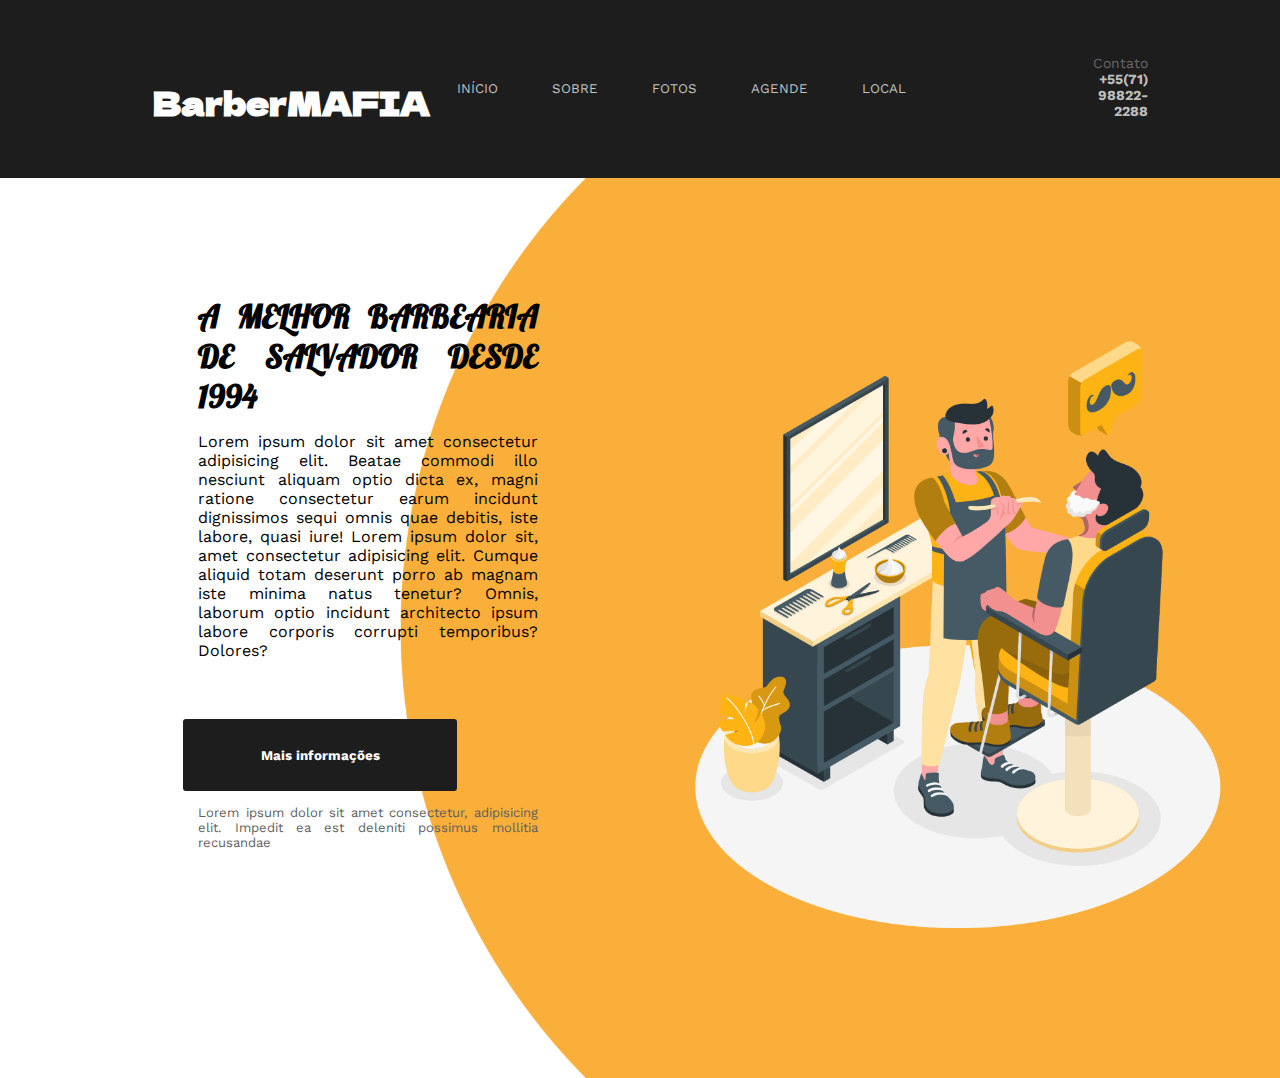
==== Capacitação.html @ d050a846 "Initial Commit" ====
<!DOCTYPE html>
<html lang="pt-br">

<head>
  <meta charset="UTF-8">
  <meta http-equiv="X-UA-Compatible" content="IE=edge">
  <meta name="viewport" content="width=device-width, initial-scale=1.0">
  <link rel="stylesheet" href="style.css">
  <title>Bem-vindo ao BaberMAFIA</title>
</head>

<body>
    <nav id="navbar">
        <h1>BarberMAFIA</h1>
        <ul id="nav-list">
          <a href="#" id="nav-list-margin">
            <li>INÍCIO</li>
          </a>
          <a href="#" id="nav-list-margin">
            <li>SOBRE</li>
          </a>
          <a href="#" id="nav-list-margin">
            <li>FOTOS</li>
          </a>
          <a href="#" id="nav-list-margin">
            <li>AGENDE</li>
          </a>
          <a href="#" id="nav-list-margin">
            <li>LOCAL</li>
          </a>
          <p id="navbar-left">
             Contato<br>
             <b>+55(71) 98822-2288</b>
          </p>
        </ul>
    </nav>

<section id="home">
    <div>
      <h1>A MELHOR BARBEARIA DE SALVADOR DESDE 1994</h1>
      <p>Lorem ipsum dolor sit amet consectetur adipisicing elit. Beatae commodi illo nesciunt aliquam 
          optio dicta ex, magni ratione consectetur earum incidunt dignissimos sequi omnis quae debitis,
           iste labore, quasi iure! Lorem ipsum dolor sit, amet consectetur adipisicing elit. Cumque aliquid 
           totam deserunt porro ab magnam iste minima natus tenetur? Omnis, laborum optio incidunt architecto 
           ipsum labore corporis corrupti temporibus? Dolores?</p>
      <a href="https://github.com/" target="_blank">
        <button type="button">Mais informações</button>
      </a>
      <p class="bottom-button">Lorem ipsum dolor sit amet consectetur, adipisicing elit. Impedit ea est deleniti possimus mollitia recusandae</p>
    </div>
    <img class="img-home" src="./assets/images/Barber-amico.png" alt="Imagem home">
  
</section>







</body>
</html>
---- style.css ----
@import url('https://fonts.googleapis.com/css2?family=Lobster&display=swap');
@import url('https://fonts.googleapis.com/css2?family=Dela+Gothic+One&display=swap');
@import url('https://fonts.googleapis.com/css2?family=Work+Sans:wght@100&display=swap');
@import url('https://fonts.googleapis.com/css2?family=Work+Sans:wght@500&display=swap');

*{
    margin: 0;
    padding: 0;
    box-sizing: border-box;
}
    section div h1{
    font-family: 'Lobster';
}
    nav h1{
        font-family: 'Dela Gothic One';
    }
    nav a, nav p, button, .bottom-button{
        font-family: 'Work Sans';
    }
    section div p{
        font-family: 'Work Sans';
    }

#navbar{
    width: 100%;
    display:flex;
    flex-direction: row;
    justify-content: space-between;
    background-color: #1d1d1d;
    align-items: center;
    padding: 3vh;
    padding-top: 6vh;
    padding-left: 9vh;
    padding-right: 15vh;
    position: sticky;
    top: 0;
    
}
#navbar h1{
    display: flex;
    flex-direction: row;
    justify-content: space-between;
    padding-left: 8vh;
    color: #ffff;
    
}
#navbar-left{
    color: rgb(104, 104, 104);
    text-align: right;
    padding-bottom: 3.5vh;
    font-size: 14px;
    margin-left: 10rem;
    margin-top: 1px;

}
#navbar-left b{
    color: #bdbdbd;
}
#nav-list{
    display: flex;
    list-style: none;
    
}
#nav-list a{
    text-decoration: none;  
    color: #c2c2c2;
    align-items: left;
}
#nav-list-margin{
    /* display: flex;
    flex-direction: row;
    justify-content: space-evenly; */
    padding: 3vh;
    padding-right: 3vh;
    font-size: smaller;
    

}
/* parte de baixo */

#home {    
    width: 100%;
    height: 100vh;
    display: flex;
    flex-direction: row;
    align-items: center;
    justify-content: center;
    background-image: url(./assets/images/clipart1806930.png);
    background-repeat: no-repeat;
    background-size: 80rem;
    background-position: 25rem;
}
#home div{
    width: 100%;
    height: 95vh;
    display: flex;
    flex-direction:column;
    align-items: center;
    justify-content:space-evenly;
    padding-bottom: 10rem;
    padding-top: 6rem;
    text-align: justify;
}
#home div h1{
    font-size: 2rem;
    align-items: center;
    text-align: justify;
    padding-left: 6rem;
    width: 68%;
    padding-bottom: 1rem;
}
#home div p{
    align-items: center;
    text-align: justify;
    padding-left: 6rem;
    width: 68%;
    padding-bottom: 1rem;
    margin-bottom: 2.7rem;
}
.img-home{
    width: 40rem;
    height: 40rem;
    position: left, 100rem;
}

#home div button{
    border: none;
    width: 21.4vw;
    height: 8vh;
    color: #ffff;
    background-color: #1d1d1d;
    font-weight: bold;
    border-radius: 3px;
    margin-bottom: 5%;
    transition: .3s;
    align-content: left;
}
#home div button:hover{
    transition: .3s;
    background-color: #000000 ;
    cursor: pointer;
    
}
.bottom-button{
    font-size: 13px;
    color: #5f5e5e;
    text-align: left;
}
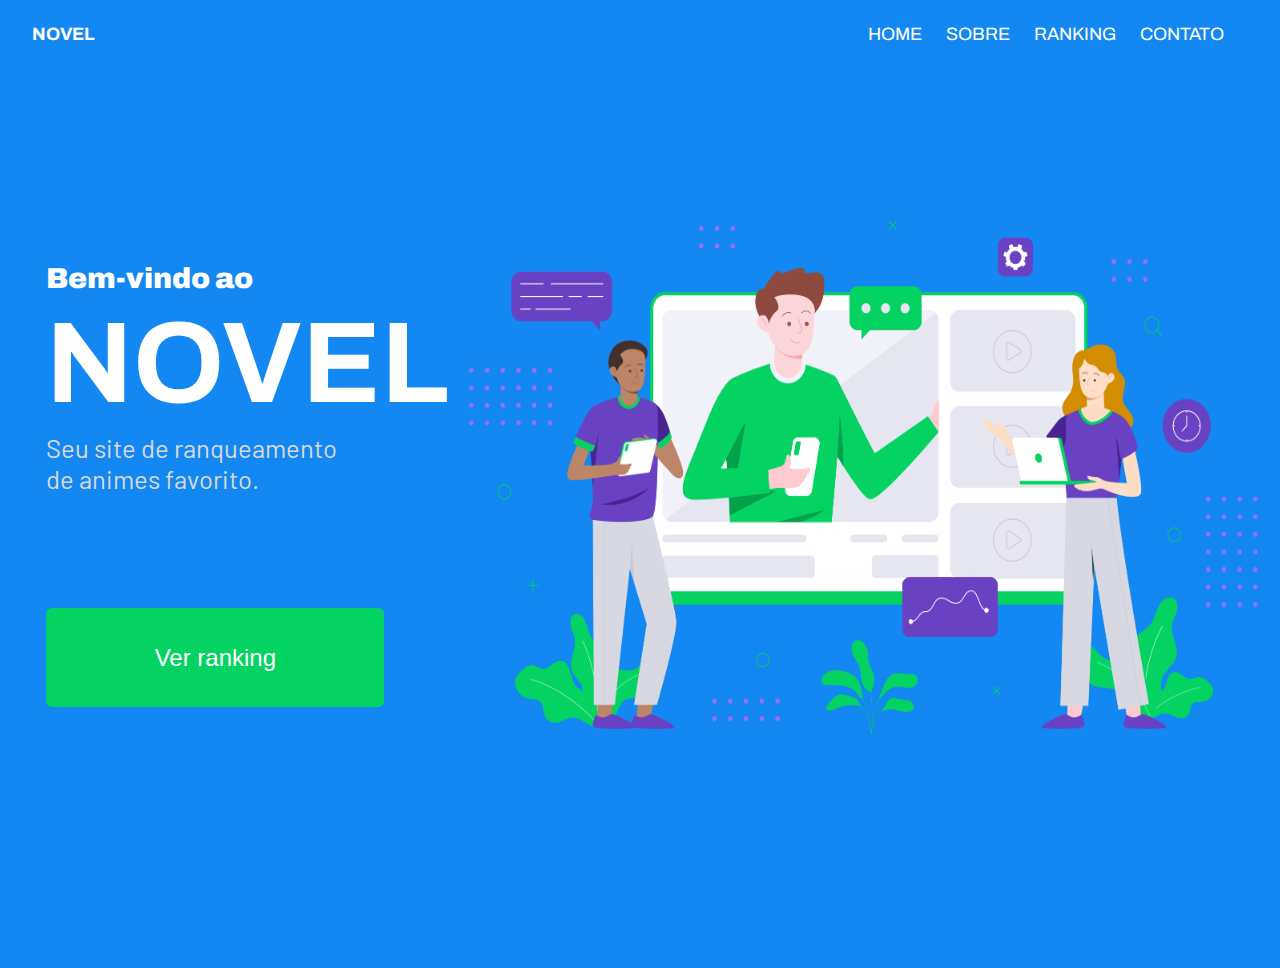
==== commit 492efd56: "update" ====
--- a/Capacitação.html
+++ b/Capacitação.html
@@ -6,49 +6,38 @@
   <meta http-equiv="X-UA-Compatible" content="IE=edge">
   <meta name="viewport" content="width=device-width, initial-scale=1.0">
   <link rel="stylesheet" href="style.css">
-  <title>Bem-vindo ao BaberMAFIA</title>
+  <title>Bem-vindo ao Novel</title>
 </head>
 
 <body>
     <nav id="navbar">
-        <h1>BarberMAFIA</h1>
-        <ul id="nav-list">
+        <h4>NOVEL</h4>
+        <ul class="nav-list">
           <a href="#" id="nav-list-margin">
-            <li>INÍCIO</li>
+            <li>HOME</li>
           </a>
           <a href="#" id="nav-list-margin">
             <li>SOBRE</li>
           </a>
           <a href="#" id="nav-list-margin">
-            <li>FOTOS</li>
+            <li>RANKING</li>
           </a>
           <a href="#" id="nav-list-margin">
-            <li>AGENDE</li>
+            <li>CONTATO</li>
           </a>
-          <a href="#" id="nav-list-margin">
-            <li>LOCAL</li>
-          </a>
-          <p id="navbar-left">
-             Contato<br>
-             <b>+55(71) 98822-2288</b>
-          </p>
         </ul>
     </nav>
 
 <section id="home">
     <div>
-      <h1>A MELHOR BARBEARIA DE SALVADOR DESDE 1994</h1>
-      <p>Lorem ipsum dolor sit amet consectetur adipisicing elit. Beatae commodi illo nesciunt aliquam 
-          optio dicta ex, magni ratione consectetur earum incidunt dignissimos sequi omnis quae debitis,
-           iste labore, quasi iure! Lorem ipsum dolor sit, amet consectetur adipisicing elit. Cumque aliquid 
-           totam deserunt porro ab magnam iste minima natus tenetur? Omnis, laborum optio incidunt architecto 
-           ipsum labore corporis corrupti temporibus? Dolores?</p>
+      <h4><b>Bem-vindo ao</b></h4>
+      <h1>NOVEL</h1>
+      <p>Seu site de ranqueamento <br>de animes favorito.</p>
       <a href="https://github.com/" target="_blank">
-        <button type="button">Mais informações</button>
+        <button type="button">Ver ranking</button>
       </a>
-      <p class="bottom-button">Lorem ipsum dolor sit amet consectetur, adipisicing elit. Impedit ea est deleniti possimus mollitia recusandae</p>
     </div>
-    <img class="img-home" src="./assets/images/Barber-amico.png" alt="Imagem home">
+    <img class="img-home" src="./assets/images/Ilustra.png" alt="Imagem home">
   
 </section>
 
--- a/style.css
+++ b/style.css
@@ -1,80 +1,52 @@
-@import url('https://fonts.googleapis.com/css2?family=Lobster&display=swap');
-@import url('https://fonts.googleapis.com/css2?family=Dela+Gothic+One&display=swap');
-@import url('https://fonts.googleapis.com/css2?family=Work+Sans:wght@100&display=swap');
-@import url('https://fonts.googleapis.com/css2?family=Work+Sans:wght@500&display=swap');
+@import url('https://fonts.googleapis.com/css2?family=Archivo&display=swap');
+@import url('https://fonts.googleapis.com/css2?family=Archivo:wght@700&display=swap');
+@import url('https://fonts.googleapis.com/css2?family=Archivo:wght@400;700&family=Barlow:wght@300;400;700&display=swap');
 
 *{
     margin: 0;
     padding: 0;
     box-sizing: border-box;
 }
-    section div h1{
-    font-family: 'Lobster';
-}
-    nav h1{
-        font-family: 'Dela Gothic One';
+    nav{
+        font-family: 'Archivo', sans-serif;
+        
     }
-    nav a, nav p, button, .bottom-button{
-        font-family: 'Work Sans';
+    section div h4, h1{
+        font-family: Archivo;
     }
     section div p{
-        font-family: 'Work Sans';
+        font-family: 'Barlow', sans-serif;
     }
-
-#navbar{
+    
+    #navbar{
     width: 100%;
     display:flex;
     flex-direction: row;
     justify-content: space-between;
-    background-color: #1d1d1d;
+    background-color: #1488F2;
     align-items: center;
-    padding: 3vh;
-    padding-top: 6vh;
-    padding-left: 9vh;
-    padding-right: 15vh;
+    padding-left: 2.5vw;
+    padding-right: 2.5vw;
     position: sticky;
     top: 0;
     
 }
-#navbar h1{
-    display: flex;
-    flex-direction: row;
-    justify-content: space-between;
-    padding-left: 8vh;
+#navbar h4{
     color: #ffff;
-    
+    font-size: 18px;  
 }
-#navbar-left{
-    color: rgb(104, 104, 104);
-    text-align: right;
-    padding-bottom: 3.5vh;
-    font-size: 14px;
-    margin-left: 10rem;
-    margin-top: 1px;
-
-}
-#navbar-left b{
-    color: #bdbdbd;
-}
-#nav-list{
+.nav-list{
     display: flex;
     list-style: none;
-    
 }
-#nav-list a{
+.nav-list a{
     text-decoration: none;  
-    color: #c2c2c2;
-    align-items: left;
+    color: #ffffff;
+    padding: 1.5rem;
+    padding-left: 0.01px;
 }
 #nav-list-margin{
-    /* display: flex;
-    flex-direction: row;
-    justify-content: space-evenly; */
-    padding: 3vh;
-    padding-right: 3vh;
-    font-size: smaller;
-    
-
+    font-size: 18px;
 }
 /* parte de baixo */
 
@@ -83,61 +55,59 @@
     height: 100vh;
     display: flex;
     flex-direction: row;
-    align-items: center;
-    justify-content: center;
-    background-image: url(./assets/images/clipart1806930.png);
-    background-repeat: no-repeat;
-    background-size: 80rem;
-    background-position: 25rem;
+    background-color: #1488F2 ;
+    align-items:center;
+    padding-bottom: 5rem;
+    justify-content: space-between
+
 }
 #home div{
     width: 100%;
     height: 95vh;
     display: flex;
     flex-direction:column;
-    align-items: center;
+    color: #ffff;
+    padding-left: 2.9rem;
     justify-content:space-evenly;
-    padding-bottom: 10rem;
+    padding-bottom: 12rem;
     padding-top: 6rem;
-    text-align: justify;
+}
+#home div h4{
+    width: 68%;
+    padding-top: 6.9rem;
+    font-size: 1.8rem;
 }
 #home div h1{
-    font-size: 2rem;
-    align-items: center;
-    text-align: justify;
-    padding-left: 6rem;
+    font-size: 7.2rem;
     width: 68%;
-    padding-bottom: 1rem;
 }
 #home div p{
-    align-items: center;
-    text-align: justify;
-    padding-left: 6rem;
-    width: 68%;
-    padding-bottom: 1rem;
-    margin-bottom: 2.7rem;
+    padding-bottom: 5rem;
+    font-size: 1.6rem;
+    color: #DAD8D8;
+    margin-bottom: 1.7rem;
 }
 .img-home{
-    width: 40rem;
-    height: 40rem;
-    position: left, 100rem;
+    width: 63.36vw;
+    height: 57.02vh;
+    padding-right: 1.7vw;
+
 }
 
 #home div button{
     border: none;
-    width: 21.4vw;
-    height: 8vh;
+    width: 26.4vw;
+    height: 11vh;
     color: #ffff;
-    background-color: #1d1d1d;
-    font-weight: bold;
-    border-radius: 3px;
-    margin-bottom: 5%;
+    background-color: #04D361;
+    font-size: 1.5rem;
+    border-radius: 6px;
     transition: .3s;
-    align-content: left;
+    
 }
 #home div button:hover{
     transition: .3s;
-    background-color: #000000 ;
+    background-color: #035327 ;
     cursor: pointer;
     
 }
